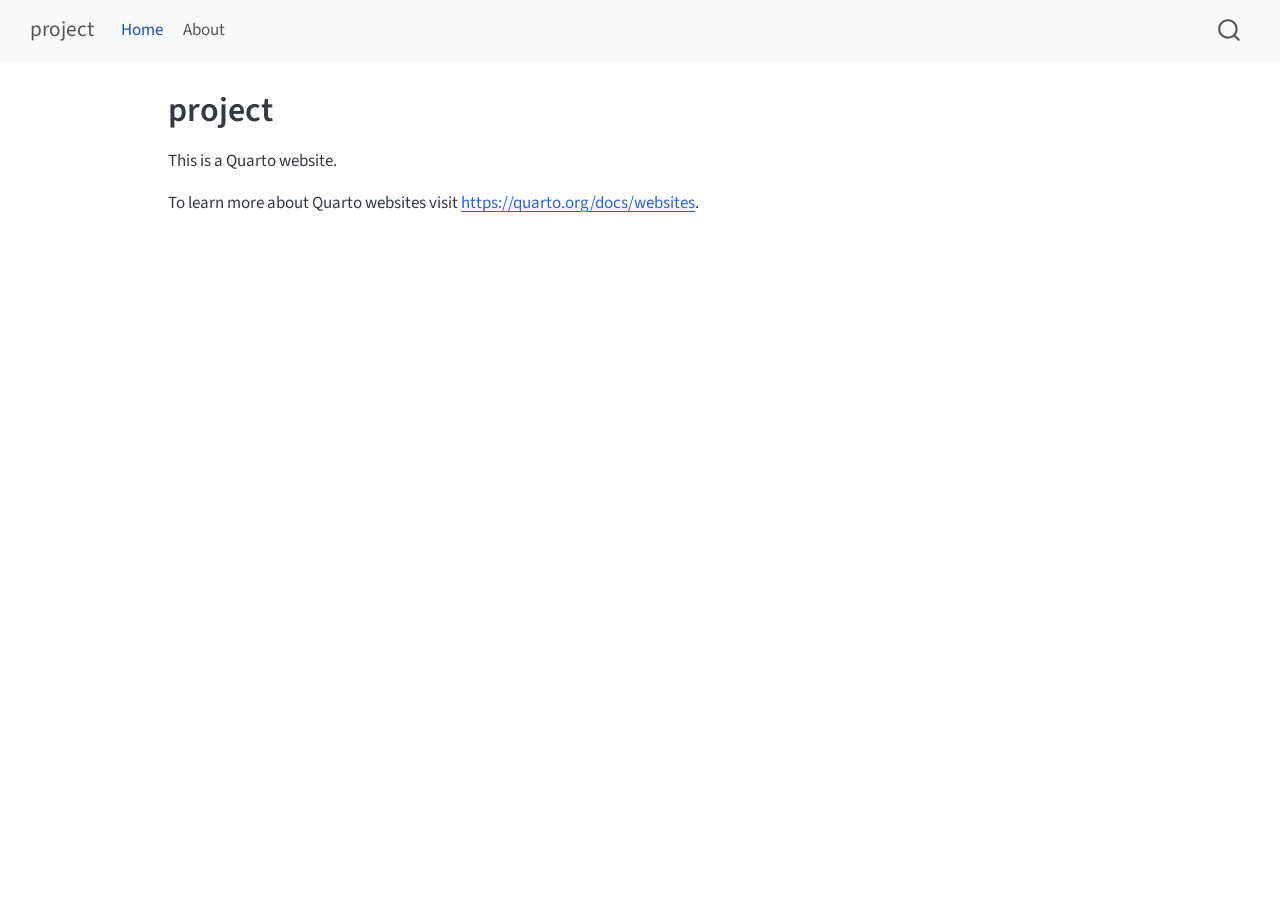
==== docs/index.html @ 6791fd05 "initial commit" ====
<!DOCTYPE html>
<html xmlns="http://www.w3.org/1999/xhtml" lang="en" xml:lang="en"><head>

<meta charset="utf-8">
<meta name="generator" content="quarto-1.8.27">

<meta name="viewport" content="width=device-width, initial-scale=1.0, user-scalable=yes">


<title>project</title>
<style>
code{white-space: pre-wrap;}
span.smallcaps{font-variant: small-caps;}
div.columns{display: flex; gap: min(4vw, 1.5em);}
div.column{flex: auto; overflow-x: auto;}
div.hanging-indent{margin-left: 1.5em; text-indent: -1.5em;}
ul.task-list{list-style: none;}
ul.task-list li input[type="checkbox"] {
  width: 0.8em;
  margin: 0 0.8em 0.2em -1em; /* quarto-specific, see https://github.com/quarto-dev/quarto-cli/issues/4556 */ 
  vertical-align: middle;
}
</style>


<script src="site_libs/quarto-nav/quarto-nav.js"></script>
<script src="site_libs/quarto-nav/headroom.min.js"></script>
<script src="site_libs/clipboard/clipboard.min.js"></script>
<script src="site_libs/quarto-search/autocomplete.umd.js"></script>
<script src="site_libs/quarto-search/fuse.min.js"></script>
<script src="site_libs/quarto-search/quarto-search.js"></script>
<meta name="quarto:offset" content="./">
<script src="site_libs/quarto-html/quarto.js" type="module"></script>
<script src="site_libs/quarto-html/tabsets/tabsets.js" type="module"></script>
<script src="site_libs/quarto-html/axe/axe-check.js" type="module"></script>
<script src="site_libs/quarto-html/popper.min.js"></script>
<script src="site_libs/quarto-html/tippy.umd.min.js"></script>
<script src="site_libs/quarto-html/anchor.min.js"></script>
<link href="site_libs/quarto-html/tippy.css" rel="stylesheet">
<link href="site_libs/quarto-html/quarto-syntax-highlighting-ed96de9b727972fe78a7b5d16c58bf87.css" rel="stylesheet" id="quarto-text-highlighting-styles">
<script src="site_libs/bootstrap/bootstrap.min.js"></script>
<link href="site_libs/bootstrap/bootstrap-icons.css" rel="stylesheet">
<link href="site_libs/bootstrap/bootstrap-c82218b12ac0f327fa8bd7d074ce2147.min.css" rel="stylesheet" append-hash="true" id="quarto-bootstrap" data-mode="light">
<script id="quarto-search-options" type="application/json">{
  "location": "navbar",
  "copy-button": false,
  "collapse-after": 3,
  "panel-placement": "end",
  "type": "overlay",
  "limit": 50,
  "keyboard-shortcut": [
    "f",
    "/",
    "s"
  ],
  "show-item-context": false,
  "language": {
    "search-no-results-text": "No results",
    "search-matching-documents-text": "matching documents",
    "search-copy-link-title": "Copy link to search",
    "search-hide-matches-text": "Hide additional matches",
    "search-more-match-text": "more match in this document",
    "search-more-matches-text": "more matches in this document",
    "search-clear-button-title": "Clear",
    "search-text-placeholder": "",
    "search-detached-cancel-button-title": "Cancel",
    "search-submit-button-title": "Submit",
    "search-label": "Search"
  }
}</script>


<link rel="stylesheet" href="styles.css">
</head>

<body class="nav-fixed quarto-light">

<div id="quarto-search-results"></div>
  <header id="quarto-header" class="headroom fixed-top">
    <nav class="navbar navbar-expand-lg " data-bs-theme="dark">
      <div class="navbar-container container-fluid">
      <div class="navbar-brand-container mx-auto">
    <a class="navbar-brand" href="./index.html">
    <span class="navbar-title">project</span>
    </a>
  </div>
            <div id="quarto-search" class="" title="Search"></div>
          <button class="navbar-toggler" type="button" data-bs-toggle="collapse" data-bs-target="#navbarCollapse" aria-controls="navbarCollapse" role="menu" aria-expanded="false" aria-label="Toggle navigation" onclick="if (window.quartoToggleHeadroom) { window.quartoToggleHeadroom(); }">
  <span class="navbar-toggler-icon"></span>
</button>
          <div class="collapse navbar-collapse" id="navbarCollapse">
            <ul class="navbar-nav navbar-nav-scroll me-auto">
  <li class="nav-item">
    <a class="nav-link active" href="./index.html" aria-current="page"> 
<span class="menu-text">Home</span></a>
  </li>  
  <li class="nav-item">
    <a class="nav-link" href="./about.html"> 
<span class="menu-text">About</span></a>
  </li>  
</ul>
          </div> <!-- /navcollapse -->
            <div class="quarto-navbar-tools">
</div>
      </div> <!-- /container-fluid -->
    </nav>
</header>
<!-- content -->
<div id="quarto-content" class="quarto-container page-columns page-rows-contents page-layout-article page-navbar">
<!-- sidebar -->
<!-- margin-sidebar -->
    <div id="quarto-margin-sidebar" class="sidebar margin-sidebar zindex-bottom">
        
    </div>
<!-- main -->
<main class="content" id="quarto-document-content">

<header id="title-block-header" class="quarto-title-block default">
<div class="quarto-title">
<h1 class="title">project</h1>
</div>



<div class="quarto-title-meta">

    
  
    
  </div>
  


</header>


<p>This is a Quarto website.</p>
<p>To learn more about Quarto websites visit <a href="https://quarto.org/docs/websites" class="uri">https://quarto.org/docs/websites</a>.</p>



</main> <!-- /main -->
<script id="quarto-html-after-body" type="application/javascript">
  window.document.addEventListener("DOMContentLoaded", function (event) {
    const icon = "";
    const anchorJS = new window.AnchorJS();
    anchorJS.options = {
      placement: 'right',
      icon: icon
    };
    anchorJS.add('.anchored');
    const isCodeAnnotation = (el) => {
      for (const clz of el.classList) {
        if (clz.startsWith('code-annotation-')) {                     
          return true;
        }
      }
      return false;
    }
    const onCopySuccess = function(e) {
      // button target
      const button = e.trigger;
      // don't keep focus
      button.blur();
      // flash "checked"
      button.classList.add('code-copy-button-checked');
      var currentTitle = button.getAttribute("title");
      button.setAttribute("title", "Copied!");
      let tooltip;
      if (window.bootstrap) {
        button.setAttribute("data-bs-toggle", "tooltip");
        button.setAttribute("data-bs-placement", "left");
        button.setAttribute("data-bs-title", "Copied!");
        tooltip = new bootstrap.Tooltip(button, 
          { trigger: "manual", 
            customClass: "code-copy-button-tooltip",
            offset: [0, -8]});
        tooltip.show();    
      }
      setTimeout(function() {
        if (tooltip) {
          tooltip.hide();
          button.removeAttribute("data-bs-title");
          button.removeAttribute("data-bs-toggle");
          button.removeAttribute("data-bs-placement");
        }
        button.setAttribute("title", currentTitle);
        button.classList.remove('code-copy-button-checked');
      }, 1000);
      // clear code selection
      e.clearSelection();
    }
    const getTextToCopy = function(trigger) {
      const outerScaffold = trigger.parentElement.cloneNode(true);
      const codeEl = outerScaffold.querySelector('code');
      for (const childEl of codeEl.children) {
        if (isCodeAnnotation(childEl)) {
          childEl.remove();
        }
      }
      return codeEl.innerText;
    }
    const clipboard = new window.ClipboardJS('.code-copy-button:not([data-in-quarto-modal])', {
      text: getTextToCopy
    });
    clipboard.on('success', onCopySuccess);
    if (window.document.getElementById('quarto-embedded-source-code-modal')) {
      const clipboardModal = new window.ClipboardJS('.code-copy-button[data-in-quarto-modal]', {
        text: getTextToCopy,
        container: window.document.getElementById('quarto-embedded-source-code-modal')
      });
      clipboardModal.on('success', onCopySuccess);
    }
      var localhostRegex = new RegExp(/^(?:http|https):\/\/localhost\:?[0-9]*\//);
      var mailtoRegex = new RegExp(/^mailto:/);
        var filterRegex = new RegExp('/' + window.location.host + '/');
      var isInternal = (href) => {
          return filterRegex.test(href) || localhostRegex.test(href) || mailtoRegex.test(href);
      }
      // Inspect non-navigation links and adorn them if external
     var links = window.document.querySelectorAll('a[href]:not(.nav-link):not(.navbar-brand):not(.toc-action):not(.sidebar-link):not(.sidebar-item-toggle):not(.pagination-link):not(.no-external):not([aria-hidden]):not(.dropdown-item):not(.quarto-navigation-tool):not(.about-link)');
      for (var i=0; i<links.length; i++) {
        const link = links[i];
        if (!isInternal(link.href)) {
          // undo the damage that might have been done by quarto-nav.js in the case of
          // links that we want to consider external
          if (link.dataset.originalHref !== undefined) {
            link.href = link.dataset.originalHref;
          }
        }
      }
    function tippyHover(el, contentFn, onTriggerFn, onUntriggerFn) {
      const config = {
        allowHTML: true,
        maxWidth: 500,
        delay: 100,
        arrow: false,
        appendTo: function(el) {
            return el.parentElement;
        },
        interactive: true,
        interactiveBorder: 10,
        theme: 'quarto',
        placement: 'bottom-start',
      };
      if (contentFn) {
        config.content = contentFn;
      }
      if (onTriggerFn) {
        config.onTrigger = onTriggerFn;
      }
      if (onUntriggerFn) {
        config.onUntrigger = onUntriggerFn;
      }
      window.tippy(el, config); 
    }
    const noterefs = window.document.querySelectorAll('a[role="doc-noteref"]');
    for (var i=0; i<noterefs.length; i++) {
      const ref = noterefs[i];
      tippyHover(ref, function() {
        // use id or data attribute instead here
        let href = ref.getAttribute('data-footnote-href') || ref.getAttribute('href');
        try { href = new URL(href).hash; } catch {}
        const id = href.replace(/^#\/?/, "");
        const note = window.document.getElementById(id);
        if (note) {
          return note.innerHTML;
        } else {
          return "";
        }
      });
    }
    const xrefs = window.document.querySelectorAll('a.quarto-xref');
    const processXRef = (id, note) => {
      // Strip column container classes
      const stripColumnClz = (el) => {
        el.classList.remove("page-full", "page-columns");
        if (el.children) {
          for (const child of el.children) {
            stripColumnClz(child);
          }
        }
      }
      stripColumnClz(note)
      if (id === null || id.startsWith('sec-')) {
        // Special case sections, only their first couple elements
        const container = document.createElement("div");
        if (note.children && note.children.length > 2) {
          container.appendChild(note.children[0].cloneNode(true));
          for (let i = 1; i < note.children.length; i++) {
            const child = note.children[i];
            if (child.tagName === "P" && child.innerText === "") {
              continue;
            } else {
              container.appendChild(child.cloneNode(true));
              break;
            }
          }
          if (window.Quarto?.typesetMath) {
            window.Quarto.typesetMath(container);
          }
          return container.innerHTML
        } else {
          if (window.Quarto?.typesetMath) {
            window.Quarto.typesetMath(note);
          }
          return note.innerHTML;
        }
      } else {
        // Remove any anchor links if they are present
        const anchorLink = note.querySelector('a.anchorjs-link');
        if (anchorLink) {
          anchorLink.remove();
        }
        if (window.Quarto?.typesetMath) {
          window.Quarto.typesetMath(note);
        }
        if (note.classList.contains("callout")) {
          return note.outerHTML;
        } else {
          return note.innerHTML;
        }
      }
    }
    for (var i=0; i<xrefs.length; i++) {
      const xref = xrefs[i];
      tippyHover(xref, undefined, function(instance) {
        instance.disable();
        let url = xref.getAttribute('href');
        let hash = undefined; 
        if (url.startsWith('#')) {
          hash = url;
        } else {
          try { hash = new URL(url).hash; } catch {}
        }
        if (hash) {
          const id = hash.replace(/^#\/?/, "");
          const note = window.document.getElementById(id);
          if (note !== null) {
            try {
              const html = processXRef(id, note.cloneNode(true));
              instance.setContent(html);
            } finally {
              instance.enable();
              instance.show();
            }
          } else {
            // See if we can fetch this
            fetch(url.split('#')[0])
            .then(res => res.text())
            .then(html => {
              const parser = new DOMParser();
              const htmlDoc = parser.parseFromString(html, "text/html");
              const note = htmlDoc.getElementById(id);
              if (note !== null) {
                const html = processXRef(id, note);
                instance.setContent(html);
              } 
            }).finally(() => {
              instance.enable();
              instance.show();
            });
          }
        } else {
          // See if we can fetch a full url (with no hash to target)
          // This is a special case and we should probably do some content thinning / targeting
          fetch(url)
          .then(res => res.text())
          .then(html => {
            const parser = new DOMParser();
            const htmlDoc = parser.parseFromString(html, "text/html");
            const note = htmlDoc.querySelector('main.content');
            if (note !== null) {
              // This should only happen for chapter cross references
              // (since there is no id in the URL)
              // remove the first header
              if (note.children.length > 0 && note.children[0].tagName === "HEADER") {
                note.children[0].remove();
              }
              const html = processXRef(null, note);
              instance.setContent(html);
            } 
          }).finally(() => {
            instance.enable();
            instance.show();
          });
        }
      }, function(instance) {
      });
    }
        let selectedAnnoteEl;
        const selectorForAnnotation = ( cell, annotation) => {
          let cellAttr = 'data-code-cell="' + cell + '"';
          let lineAttr = 'data-code-annotation="' +  annotation + '"';
          const selector = 'span[' + cellAttr + '][' + lineAttr + ']';
          return selector;
        }
        const selectCodeLines = (annoteEl) => {
          const doc = window.document;
          const targetCell = annoteEl.getAttribute("data-target-cell");
          const targetAnnotation = annoteEl.getAttribute("data-target-annotation");
          const annoteSpan = window.document.querySelector(selectorForAnnotation(targetCell, targetAnnotation));
          const lines = annoteSpan.getAttribute("data-code-lines").split(",");
          const lineIds = lines.map((line) => {
            return targetCell + "-" + line;
          })
          let top = null;
          let height = null;
          let parent = null;
          if (lineIds.length > 0) {
              //compute the position of the single el (top and bottom and make a div)
              const el = window.document.getElementById(lineIds[0]);
              top = el.offsetTop;
              height = el.offsetHeight;
              parent = el.parentElement.parentElement;
            if (lineIds.length > 1) {
              const lastEl = window.document.getElementById(lineIds[lineIds.length - 1]);
              const bottom = lastEl.offsetTop + lastEl.offsetHeight;
              height = bottom - top;
            }
            if (top !== null && height !== null && parent !== null) {
              // cook up a div (if necessary) and position it 
              let div = window.document.getElementById("code-annotation-line-highlight");
              if (div === null) {
                div = window.document.createElement("div");
                div.setAttribute("id", "code-annotation-line-highlight");
                div.style.position = 'absolute';
                parent.appendChild(div);
              }
              div.style.top = top - 2 + "px";
              div.style.height = height + 4 + "px";
              div.style.left = 0;
              let gutterDiv = window.document.getElementById("code-annotation-line-highlight-gutter");
              if (gutterDiv === null) {
                gutterDiv = window.document.createElement("div");
                gutterDiv.setAttribute("id", "code-annotation-line-highlight-gutter");
                gutterDiv.style.position = 'absolute';
                const codeCell = window.document.getElementById(targetCell);
                const gutter = codeCell.querySelector('.code-annotation-gutter');
                gutter.appendChild(gutterDiv);
              }
              gutterDiv.style.top = top - 2 + "px";
              gutterDiv.style.height = height + 4 + "px";
            }
            selectedAnnoteEl = annoteEl;
          }
        };
        const unselectCodeLines = () => {
          const elementsIds = ["code-annotation-line-highlight", "code-annotation-line-highlight-gutter"];
          elementsIds.forEach((elId) => {
            const div = window.document.getElementById(elId);
            if (div) {
              div.remove();
            }
          });
          selectedAnnoteEl = undefined;
        };
          // Handle positioning of the toggle
      window.addEventListener(
        "resize",
        throttle(() => {
          elRect = undefined;
          if (selectedAnnoteEl) {
            selectCodeLines(selectedAnnoteEl);
          }
        }, 10)
      );
      function throttle(fn, ms) {
      let throttle = false;
      let timer;
        return (...args) => {
          if(!throttle) { // first call gets through
              fn.apply(this, args);
              throttle = true;
          } else { // all the others get throttled
              if(timer) clearTimeout(timer); // cancel #2
              timer = setTimeout(() => {
                fn.apply(this, args);
                timer = throttle = false;
              }, ms);
          }
        };
      }
        // Attach click handler to the DT
        const annoteDls = window.document.querySelectorAll('dt[data-target-cell]');
        for (const annoteDlNode of annoteDls) {
          annoteDlNode.addEventListener('click', (event) => {
            const clickedEl = event.target;
            if (clickedEl !== selectedAnnoteEl) {
              unselectCodeLines();
              const activeEl = window.document.querySelector('dt[data-target-cell].code-annotation-active');
              if (activeEl) {
                activeEl.classList.remove('code-annotation-active');
              }
              selectCodeLines(clickedEl);
              clickedEl.classList.add('code-annotation-active');
            } else {
              // Unselect the line
              unselectCodeLines();
              clickedEl.classList.remove('code-annotation-active');
            }
          });
        }
    const findCites = (el) => {
      const parentEl = el.parentElement;
      if (parentEl) {
        const cites = parentEl.dataset.cites;
        if (cites) {
          return {
            el,
            cites: cites.split(' ')
          };
        } else {
          return findCites(el.parentElement)
        }
      } else {
        return undefined;
      }
    };
    var bibliorefs = window.document.querySelectorAll('a[role="doc-biblioref"]');
    for (var i=0; i<bibliorefs.length; i++) {
      const ref = bibliorefs[i];
      const citeInfo = findCites(ref);
      if (citeInfo) {
        tippyHover(citeInfo.el, function() {
          var popup = window.document.createElement('div');
          citeInfo.cites.forEach(function(cite) {
            var citeDiv = window.document.createElement('div');
            citeDiv.classList.add('hanging-indent');
            citeDiv.classList.add('csl-entry');
            var biblioDiv = window.document.getElementById('ref-' + cite);
            if (biblioDiv) {
              citeDiv.innerHTML = biblioDiv.innerHTML;
            }
            popup.appendChild(citeDiv);
          });
          return popup.innerHTML;
        });
      }
    }
  });
  </script>
</div> <!-- /content -->




</body></html>
---- docs/site_libs/quarto-html/tippy.css ----
.tippy-box[data-animation=fade][data-state=hidden]{opacity:0}[data-tippy-root]{max-width:calc(100vw - 10px)}.tippy-box{position:relative;background-color:#333;color:#fff;border-radius:4px;font-size:14px;line-height:1.4;white-space:normal;outline:0;transition-property:transform,visibility,opacity}.tippy-box[data-placement^=top]>.tippy-arrow{bottom:0}.tippy-box[data-placement^=top]>.tippy-arrow:before{bottom:-7px;left:0;border-width:8px 8px 0;border-top-color:initial;transform-origin:center top}.tippy-box[data-placement^=bottom]>.tippy-arrow{top:0}.tippy-box[data-placement^=bottom]>.tippy-arrow:before{top:-7px;left:0;border-width:0 8px 8px;border-bottom-color:initial;transform-origin:center bottom}.tippy-box[data-placement^=left]>.tippy-arrow{right:0}.tippy-box[data-placement^=left]>.tippy-arrow:before{border-width:8px 0 8px 8px;border-left-color:initial;right:-7px;transform-origin:center left}.tippy-box[data-placement^=right]>.tippy-arrow{left:0}.tippy-box[data-placement^=right]>.tippy-arrow:before{left:-7px;border-width:8px 8px 8px 0;border-right-color:initial;transform-origin:center right}.tippy-box[data-inertia][data-state=visible]{transition-timing-function:cubic-bezier(.54,1.5,.38,1.11)}.tippy-arrow{width:16px;height:16px;color:#333}.tippy-arrow:before{content:"";position:absolute;border-color:transparent;border-style:solid}.tippy-content{position:relative;padding:5px 9px;z-index:1}
---- docs/site_libs/quarto-html/quarto-syntax-highlighting-ed96de9b727972fe78a7b5d16c58bf87.css ----
/* quarto syntax highlight colors */
:root {
  --quarto-hl-ot-color: #003B4F;
  --quarto-hl-at-color: #657422;
  --quarto-hl-ss-color: #20794D;
  --quarto-hl-an-color: #5E5E5E;
  --quarto-hl-fu-color: #4758AB;
  --quarto-hl-st-color: #20794D;
  --quarto-hl-cf-color: #003B4F;
  --quarto-hl-op-color: #5E5E5E;
  --quarto-hl-er-color: #AD0000;
  --quarto-hl-bn-color: #AD0000;
  --quarto-hl-al-color: #AD0000;
  --quarto-hl-va-color: #111111;
  --quarto-hl-bu-color: inherit;
  --quarto-hl-ex-color: inherit;
  --quarto-hl-pp-color: #AD0000;
  --quarto-hl-in-color: #5E5E5E;
  --quarto-hl-vs-color: #20794D;
  --quarto-hl-wa-color: #5E5E5E;
  --quarto-hl-do-color: #5E5E5E;
  --quarto-hl-im-color: #00769E;
  --quarto-hl-ch-color: #20794D;
  --quarto-hl-dt-color: #AD0000;
  --quarto-hl-fl-color: #AD0000;
  --quarto-hl-co-color: #5E5E5E;
  --quarto-hl-cv-color: #5E5E5E;
  --quarto-hl-cn-color: #8f5902;
  --quarto-hl-sc-color: #5E5E5E;
  --quarto-hl-dv-color: #AD0000;
  --quarto-hl-kw-color: #003B4F;
}

/* other quarto variables */
:root {
  --quarto-font-monospace: SFMono-Regular, Menlo, Monaco, Consolas, "Liberation Mono", "Courier New", monospace;
}

/* syntax highlight based on Pandoc's rules */
pre > code.sourceCode > span {
  color: #003B4F;
}

code.sourceCode > span {
  color: #003B4F;
}

div.sourceCode,
div.sourceCode pre.sourceCode {
  color: #003B4F;
}

/* Normal */
code span {
  color: #003B4F;
}

/* Alert */
code span.al {
  color: #AD0000;
  font-style: inherit;
}

/* Annotation */
code span.an {
  color: #5E5E5E;
  font-style: inherit;
}

/* Attribute */
code span.at {
  color: #657422;
  font-style: inherit;
}

/* BaseN */
code span.bn {
  color: #AD0000;
  font-style: inherit;
}

/* BuiltIn */
code span.bu {
  font-style: inherit;
}

/* ControlFlow */
code span.cf {
  color: #003B4F;
  font-weight: bold;
  font-style: inherit;
}

/* Char */
code span.ch {
  color: #20794D;
  font-style: inherit;
}

/* Constant */
code span.cn {
  color: #8f5902;
  font-style: inherit;
}

/* Comment */
code span.co {
  color: #5E5E5E;
  font-style: inherit;
}

/* CommentVar */
code span.cv {
  color: #5E5E5E;
  font-style: italic;
}

/* Documentation */
code span.do {
  color: #5E5E5E;
  font-style: italic;
}

/* DataType */
code span.dt {
  color: #AD0000;
  font-style: inherit;
}

/* DecVal */
code span.dv {
  color: #AD0000;
  font-style: inherit;
}

/* Error */
code span.er {
  color: #AD0000;
  font-style: inherit;
}

/* Extension */
code span.ex {
  font-style: inherit;
}

/* Float */
code span.fl {
  color: #AD0000;
  font-style: inherit;
}

/* Function */
code span.fu {
  color: #4758AB;
  font-style: inherit;
}

/* Import */
code span.im {
  color: #00769E;
  font-style: inherit;
}

/* Information */
code span.in {
  color: #5E5E5E;
  font-style: inherit;
}

/* Keyword */
code span.kw {
  color: #003B4F;
  font-weight: bold;
  font-style: inherit;
}

/* Operator */
code span.op {
  color: #5E5E5E;
  font-style: inherit;
}

/* Other */
code span.ot {
  color: #003B4F;
  font-style: inherit;
}

/* Preprocessor */
code span.pp {
  color: #AD0000;
  font-style: inherit;
}

/* SpecialChar */
code span.sc {
  color: #5E5E5E;
  font-style: inherit;
}

/* SpecialString */
code span.ss {
  color: #20794D;
  font-style: inherit;
}

/* String */
code span.st {
  color: #20794D;
  font-style: inherit;
}

/* Variable */
code span.va {
  color: #111111;
  font-style: inherit;
}

/* VerbatimString */
code span.vs {
  color: #20794D;
  font-style: inherit;
}

/* Warning */
code span.wa {
  color: #5E5E5E;
  font-style: italic;
}

.prevent-inlining {
  content: "</";
}

/*# sourceMappingURL=0920dd6d7437995b8cdf7429764427b1.css.map */
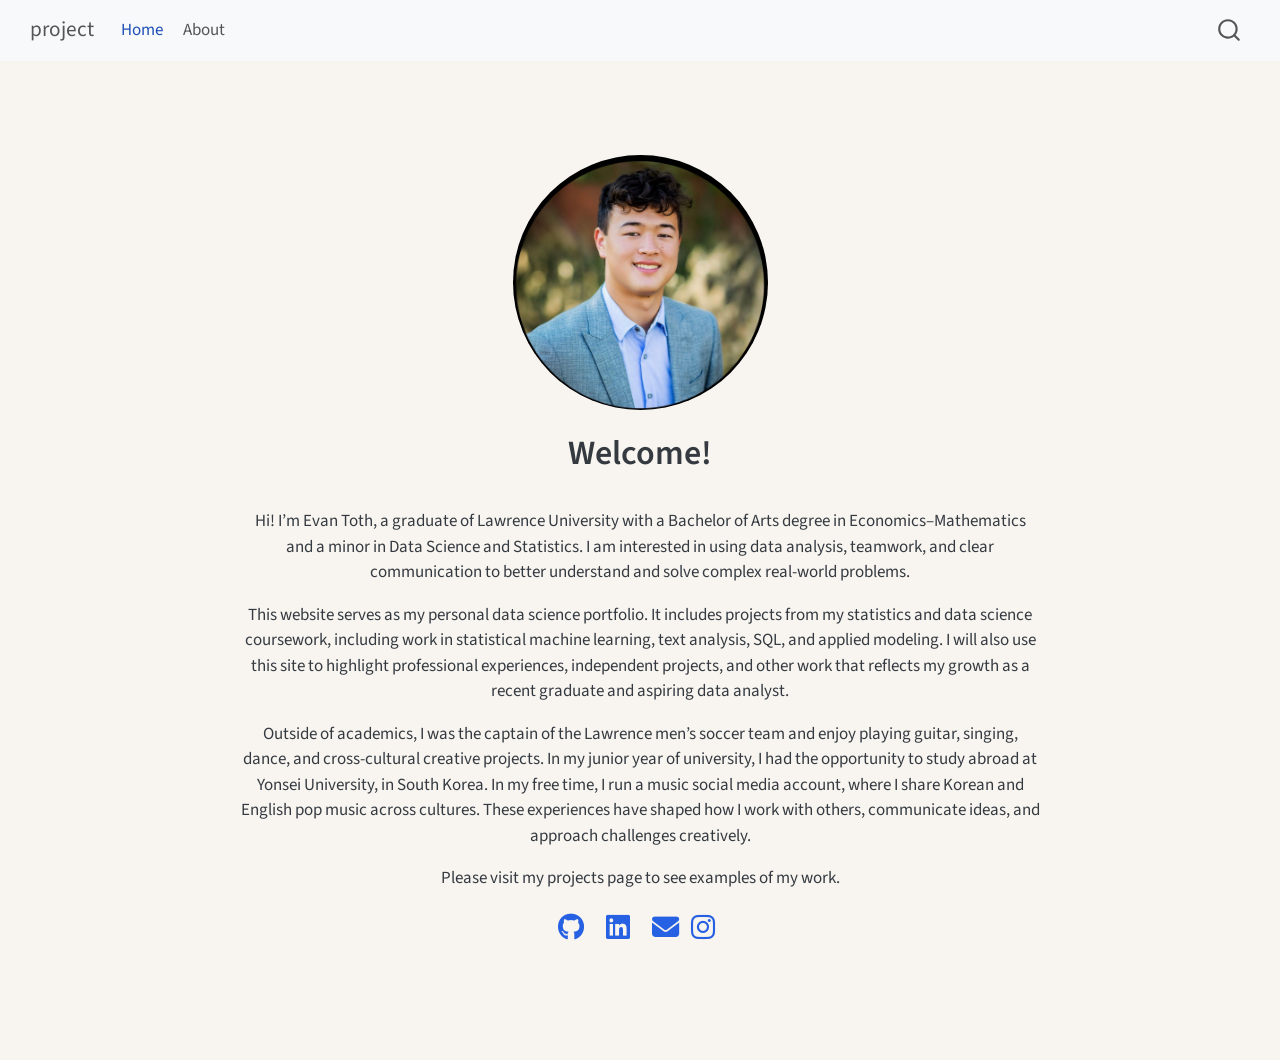
==== commit 9dd62e68: "Home page created" ====
--- a/docs/index.html
+++ b/docs/index.html
@@ -7,7 +7,7 @@
 <meta name="viewport" content="width=device-width, initial-scale=1.0, user-scalable=yes">
 
 
-<title>project</title>
+<title>Welcome! – project</title>
 <style>
 code{white-space: pre-wrap;}
 span.smallcaps{font-variant: small-caps;}
@@ -35,12 +35,13 @@
 <script src="site_libs/quarto-html/axe/axe-check.js" type="module"></script>
 <script src="site_libs/quarto-html/popper.min.js"></script>
 <script src="site_libs/quarto-html/tippy.umd.min.js"></script>
-<script src="site_libs/quarto-html/anchor.min.js"></script>
 <link href="site_libs/quarto-html/tippy.css" rel="stylesheet">
 <link href="site_libs/quarto-html/quarto-syntax-highlighting-ed96de9b727972fe78a7b5d16c58bf87.css" rel="stylesheet" id="quarto-text-highlighting-styles">
 <script src="site_libs/bootstrap/bootstrap.min.js"></script>
 <link href="site_libs/bootstrap/bootstrap-icons.css" rel="stylesheet">
 <link href="site_libs/bootstrap/bootstrap-c82218b12ac0f327fa8bd7d074ce2147.min.css" rel="stylesheet" append-hash="true" id="quarto-bootstrap" data-mode="light">
+<link href="site_libs/quarto-contrib/fontawesome6-6.7.2/all.min.css" rel="stylesheet">
+<link href="site_libs/quarto-contrib/fontawesome6-6.7.2/latex-fontsize.css" rel="stylesheet">
 <script id="quarto-search-options" type="application/json">{
   "location": "navbar",
   "copy-button": false,
@@ -73,7 +74,7 @@
 <link rel="stylesheet" href="styles.css">
 </head>
 
-<body class="nav-fixed quarto-light">
+<body class="nav-fixed fullcontent quarto-light">
 
 <div id="quarto-search-results"></div>
   <header id="quarto-header" class="headroom fixed-top">
@@ -109,46 +110,34 @@
 <div id="quarto-content" class="quarto-container page-columns page-rows-contents page-layout-article page-navbar">
 <!-- sidebar -->
 <!-- margin-sidebar -->
-    <div id="quarto-margin-sidebar" class="sidebar margin-sidebar zindex-bottom">
-        
-    </div>
+    
 <!-- main -->
-<main class="content" id="quarto-document-content">
-
-<header id="title-block-header" class="quarto-title-block default">
+<div class="quarto-about-jolla">
+  <img src="images/IMG_4244.jpg" class="about-image
+  round " style="height: 15em; width: 15em;">
+ <header id="title-block-header" class="quarto-title-block default">
 <div class="quarto-title">
-<h1 class="title">project</h1>
+<h1 class="title">Welcome!</h1>
 </div>
-
-
-
 <div class="quarto-title-meta">
-
-    
-  
-    
   </div>
-  
-
-
-</header>
-
-
-<p>This is a Quarto website.</p>
-<p>To learn more about Quarto websites visit <a href="https://quarto.org/docs/websites" class="uri">https://quarto.org/docs/websites</a>.</p>
-
-
-
-</main> <!-- /main -->
+</header><main class="content" id="quarto-document-content">
+<div id="bio">
+<p>Hi! I’m Evan Toth, a graduate of Lawrence University with a Bachelor of Arts degree in Economics–Mathematics and a minor in Data Science and Statistics. I am interested in using data analysis, teamwork, and clear communication to better understand and solve complex real-world problems.</p>
+<p>This website serves as my personal data science portfolio. It includes projects from my statistics and data science coursework, including work in statistical machine learning, text analysis, SQL, and applied modeling. I will also use this site to highlight professional experiences, independent projects, and other work that reflects my growth as a recent graduate and aspiring data analyst.</p>
+<p>Outside of academics, I was the captain of the Lawrence men’s soccer team and enjoy playing guitar, singing, dance, and cross-cultural creative projects. In my junior year of university, I had the opportunity to study abroad at Yonsei University, in South Korea. In my free time, I run a music social media account, where I share Korean and English pop music across cultures. These experiences have shaped how I work with others, communicate ideas, and approach challenges creatively.</p>
+<p>Please visit my projects page to see examples of my work.</p>
+<div id="landing-icons">
+<p><a href="https://github.com/evantoth1" target="_blank"><i class="fa-brands fa-github" title="github" aria-label="github"></i></a> &nbsp; <a href="www.linkedin.com/in/evan-toth-301799274" target="_blank"><i class="fa-brands fa-linkedin" title="linkedin" aria-label="linkedin"></i></a> &nbsp; <a href="mailto:evantoth17@gmail.com"><i class="fa-solid fa-envelope" title="envelope" aria-label="envelope"></i></a> <a href="https://www.instagram.com/evan.toth1/" target="_blank"><i class="fa-brands fa-instagram" title="instagram" aria-label="instagram"></i></a></p>
+</div>
+</div>
+
+
+</main>  
+</div>
+ <!-- /main -->
 <script id="quarto-html-after-body" type="application/javascript">
   window.document.addEventListener("DOMContentLoaded", function (event) {
-    const icon = "";
-    const anchorJS = new window.AnchorJS();
-    anchorJS.options = {
-      placement: 'right',
-      icon: icon
-    };
-    anchorJS.add('.anchored');
     const isCodeAnnotation = (el) => {
       for (const clz of el.classList) {
         if (clz.startsWith('code-annotation-')) {                     
--- a/docs/site_libs/quarto-contrib/fontawesome6-6.7.2/latex-fontsize.css
+++ b/docs/site_libs/quarto-contrib/fontawesome6-6.7.2/latex-fontsize.css
@@ -0,0 +1,30 @@
+.fa-tiny {
+  font-size: 0.5em;
+}
+.fa-scriptsize {
+  font-size: 0.7em;
+}
+.fa-footnotesize {
+  font-size: 0.8em;
+}
+.fa-small {
+  font-size: 0.9em;
+}
+.fa-normalsize {
+  font-size: 1em;
+}
+.fa-large {
+  font-size: 1.2em;
+}
+.fa-Large {
+  font-size: 1.5em;
+}
+.fa-LARGE {
+  font-size: 1.75em;
+}
+.fa-huge {
+  font-size: 2em;
+}
+.fa-Huge {
+  font-size: 2.5em;
+}
--- a/docs/styles.css
+++ b/docs/styles.css
@@ -0,0 +1,14 @@
+/* css styles */
+
+
+body {
+  background-color: #f8f5f0;
+}
+
+#landing-icons {
+  font-size: 1.6rem;
+}
+
+#landing-icons a {
+  margin-right: 0.4rem;
+}
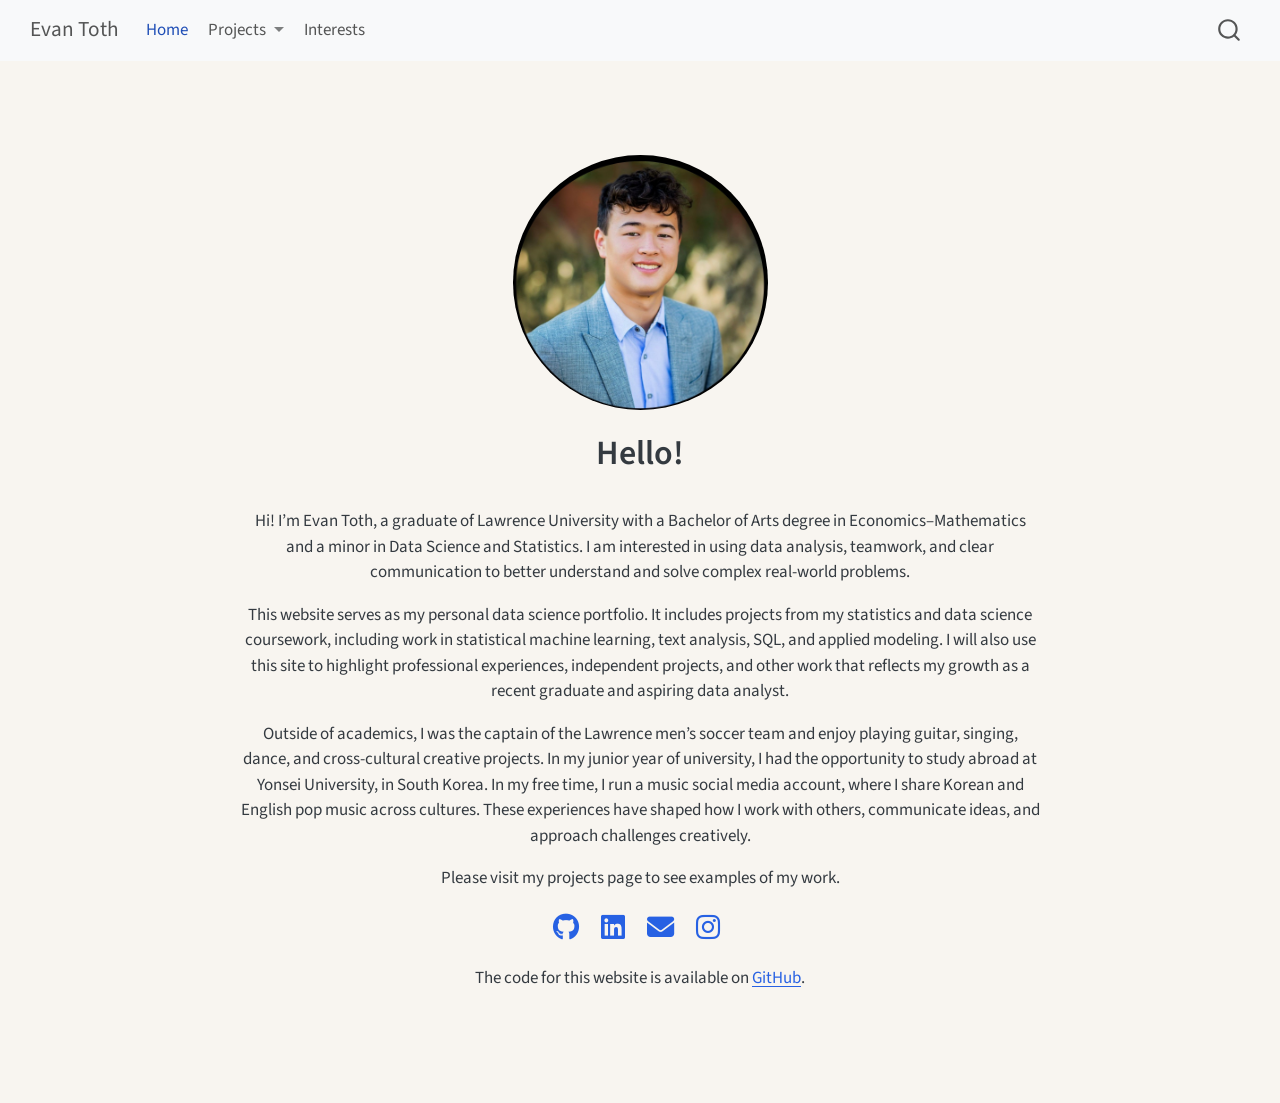
==== commit da821a45: "Adding in projects pages" ====
--- a/docs/index.html
+++ b/docs/index.html
@@ -7,7 +7,7 @@
 <meta name="viewport" content="width=device-width, initial-scale=1.0, user-scalable=yes">
 
 
-<title>Welcome! – project</title>
+<title>Hello! – Evan Toth</title>
 <style>
 code{white-space: pre-wrap;}
 span.smallcaps{font-variant: small-caps;}
@@ -82,7 +82,7 @@
       <div class="navbar-container container-fluid">
       <div class="navbar-brand-container mx-auto">
     <a class="navbar-brand" href="./index.html">
-    <span class="navbar-title">project</span>
+    <span class="navbar-title">Evan Toth</span>
     </a>
   </div>
             <div id="quarto-search" class="" title="Search"></div>
@@ -95,9 +95,40 @@
     <a class="nav-link active" href="./index.html" aria-current="page"> 
 <span class="menu-text">Home</span></a>
   </li>  
+  <li class="nav-item dropdown ">
+    <a class="nav-link dropdown-toggle" href="#" id="nav-menu-projects" role="link" data-bs-toggle="dropdown" aria-expanded="false">
+ <span class="menu-text">Projects</span>
+    </a>
+    <ul class="dropdown-menu" aria-labelledby="nav-menu-projects">    
+        <li>
+    <a class="dropdown-item" href="./projects.html">
+ <span class="dropdown-text">Projects Overview</span></a>
+  </li>  
+        <li>
+    <a class="dropdown-item" href="./senior-project.html">
+ <span class="dropdown-text">Senior Research Project</span></a>
+  </li>  
+        <li>
+    <a class="dropdown-item" href="./sql-project.html">
+ <span class="dropdown-text">SQL Project</span></a>
+  </li>  
+        <li>
+    <a class="dropdown-item" href="./text-analysis.html">
+ <span class="dropdown-text">Text Analysis</span></a>
+  </li>  
+        <li>
+    <a class="dropdown-item" href="./r-package.html">
+ <span class="dropdown-text">My R Package</span></a>
+  </li>  
+        <li>
+    <a class="dropdown-item" href="./paper-analysis.html">
+ <span class="dropdown-text">Paper Analysis</span></a>
+  </li>  
+    </ul>
+  </li>
   <li class="nav-item">
-    <a class="nav-link" href="./about.html"> 
-<span class="menu-text">About</span></a>
+    <a class="nav-link" href="./interests.html"> 
+<span class="menu-text">Interests</span></a>
   </li>  
 </ul>
           </div> <!-- /navcollapse -->
@@ -117,7 +148,7 @@
   round " style="height: 15em; width: 15em;">
  <header id="title-block-header" class="quarto-title-block default">
 <div class="quarto-title">
-<h1 class="title">Welcome!</h1>
+<h1 class="title">Hello!</h1>
 </div>
 <div class="quarto-title-meta">
   </div>
@@ -128,8 +159,9 @@
 <p>Outside of academics, I was the captain of the Lawrence men’s soccer team and enjoy playing guitar, singing, dance, and cross-cultural creative projects. In my junior year of university, I had the opportunity to study abroad at Yonsei University, in South Korea. In my free time, I run a music social media account, where I share Korean and English pop music across cultures. These experiences have shaped how I work with others, communicate ideas, and approach challenges creatively.</p>
 <p>Please visit my projects page to see examples of my work.</p>
 <div id="landing-icons">
-<p><a href="https://github.com/evantoth1" target="_blank"><i class="fa-brands fa-github" title="github" aria-label="github"></i></a> &nbsp; <a href="www.linkedin.com/in/evan-toth-301799274" target="_blank"><i class="fa-brands fa-linkedin" title="linkedin" aria-label="linkedin"></i></a> &nbsp; <a href="mailto:evantoth17@gmail.com"><i class="fa-solid fa-envelope" title="envelope" aria-label="envelope"></i></a> <a href="https://www.instagram.com/evan.toth1/" target="_blank"><i class="fa-brands fa-instagram" title="instagram" aria-label="instagram"></i></a></p>
+<p><a href="https://github.com/evantoth1" target="_blank"><i class="fa-brands fa-github" title="github" aria-label="github"></i></a> &nbsp; <a href="https://www.linkedin.com/in/evan-toth-301799274/" target="_blank"><i class="fa-brands fa-linkedin" title="linkedin" aria-label="linkedin"></i></a> &nbsp; <a href="mailto:evantoth17@gmail.com"><i class="fa-solid fa-envelope" title="envelope" aria-label="envelope"></i></a> &nbsp; <a href="https://www.instagram.com/evan.toth1/" target="_blank"><i class="fa-brands fa-instagram" title="instagram" aria-label="instagram"></i></a></p>
 </div>
+<p>The code for this website is available on <a href="https://github.com/evantoth1/evantoth1.github.io">GitHub</a>.</p>
 </div>
 
 
